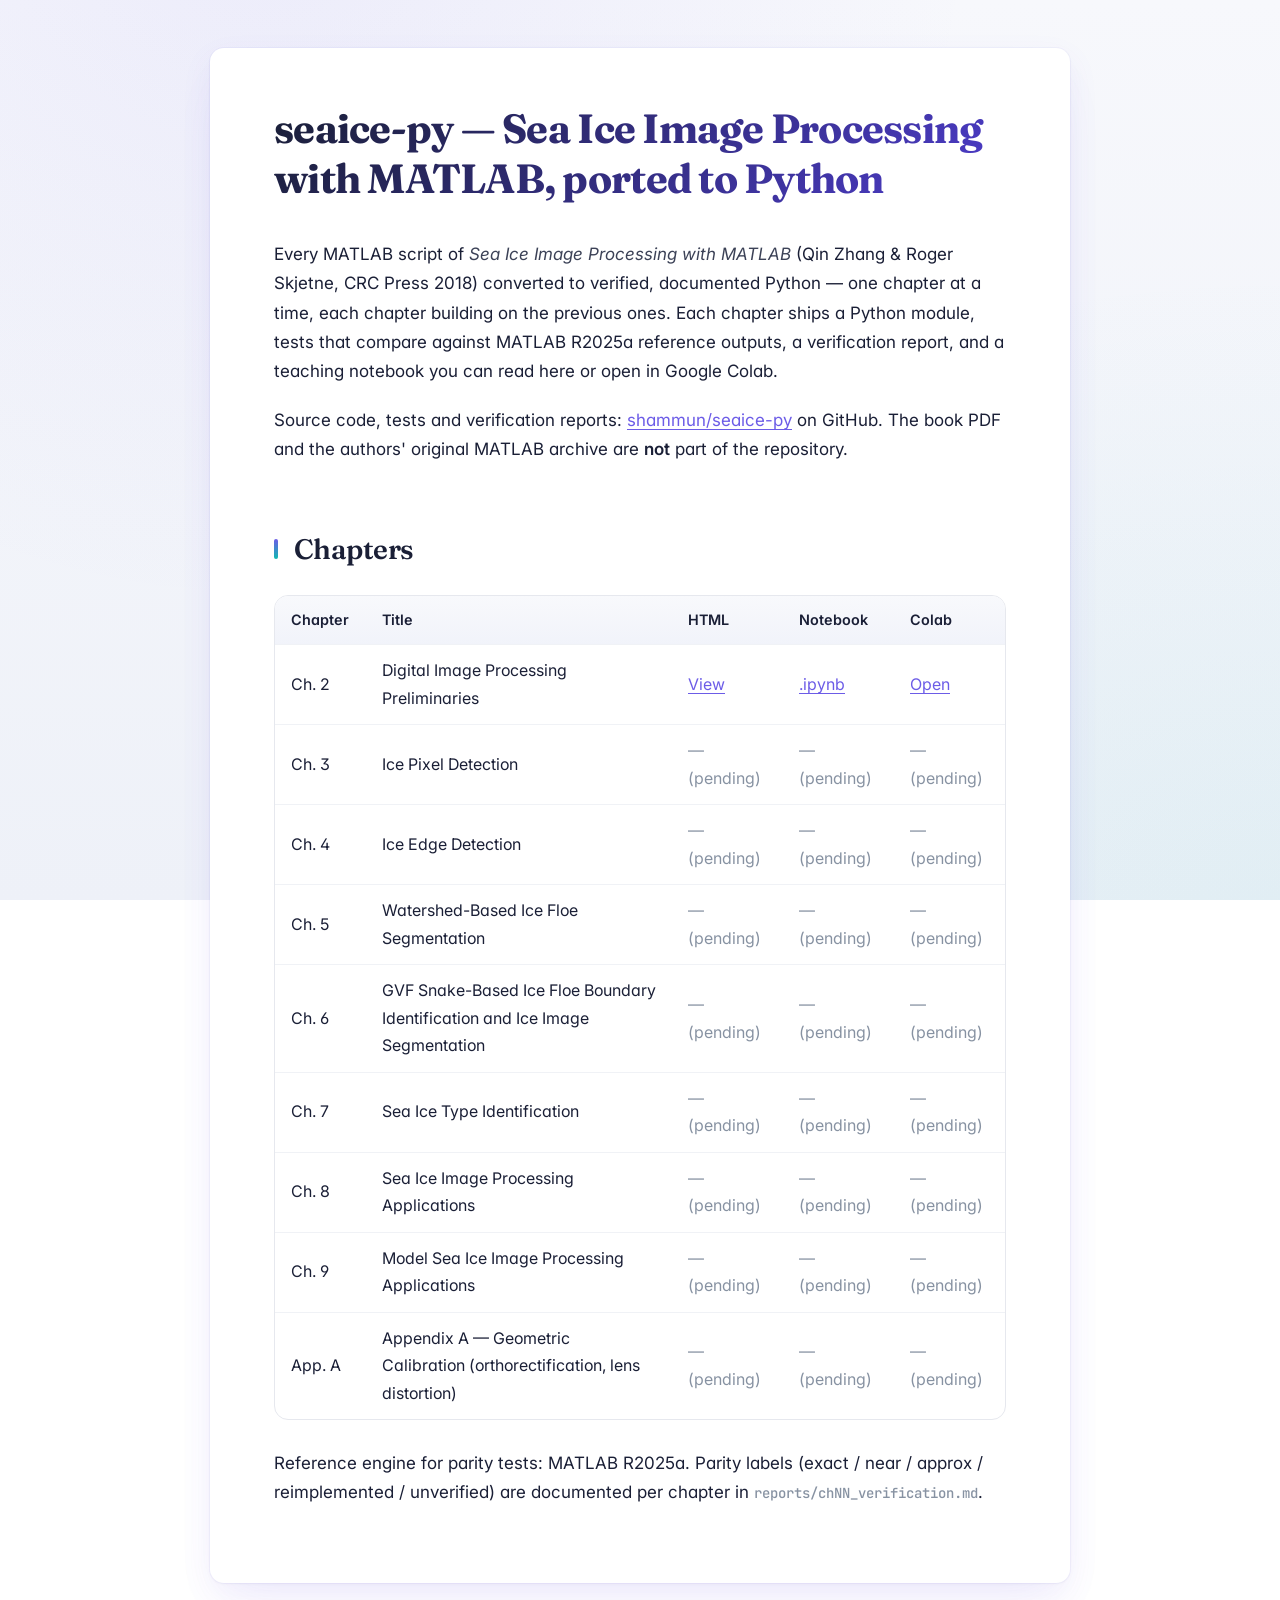
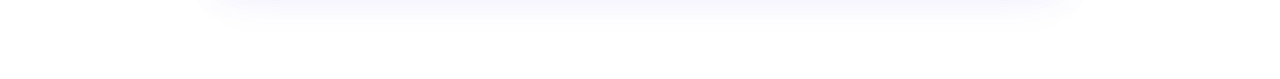
==== index.html @ ff78753d "ch02: publish — Colab save-to-GitHub warning, tools/check_public.py + pre-push hook, HTML rebuilt fr" ====
<!DOCTYPE html>
<html lang="en">
<head>
<meta charset="utf-8"/>
<meta content="width=device-width, initial-scale=1.0" name="viewport"/>
<link rel="stylesheet" href="assets/clean-educational.css?v=1788957058">
<title>seaice-py</title>
<style>.ce-pending { color: var(--ce-text-faint); } table { width: 100%; }</style>
</head>
<body>
<div class="ce-container">
<h1>seaice-py — Sea Ice Image Processing with MATLAB, ported to Python</h1>
<p>Every MATLAB script of <em>Sea Ice Image Processing with MATLAB</em> (Qin Zhang &amp; Roger Skjetne, CRC Press 2018) converted to verified, documented Python — one chapter at a time, each chapter building on the previous ones. Each chapter ships a Python module, tests that compare against MATLAB R2025a reference outputs, a verification report, and a teaching notebook you can read here or open in Google Colab.</p>
<p>Source code, tests and verification reports: <a href="https://github.com/shammun/seaice-py">shammun/seaice-py</a> on GitHub.
The book PDF and the authors' original MATLAB archive are <strong>not</strong> part of the repository.</p>
<h2>Chapters</h2>
<table>
<thead><tr><th>Chapter</th><th>Title</th><th>HTML</th><th>Notebook</th><th>Colab</th></tr></thead>
<tbody>
<tr><td>Ch. 2</td><td>Digital Image Processing Preliminaries</td><td><a href="notebooks/ch02_preliminaries.html">View</a></td><td><a href="notebooks/ch02_preliminaries.ipynb">.ipynb</a></td><td><a href="https://colab.research.google.com/github/shammun/seaice-py/blob/main/notebooks/ch02_preliminaries_colab.ipynb" target="_blank" rel="noopener">Open</a></td></tr>
<tr><td>Ch. 3</td><td>Ice Pixel Detection</td><td><span class="ce-pending">— (pending)</span></td><td><span class="ce-pending">— (pending)</span></td><td><span class="ce-pending">— (pending)</span></td></tr>
<tr><td>Ch. 4</td><td>Ice Edge Detection</td><td><span class="ce-pending">— (pending)</span></td><td><span class="ce-pending">— (pending)</span></td><td><span class="ce-pending">— (pending)</span></td></tr>
<tr><td>Ch. 5</td><td>Watershed-Based Ice Floe Segmentation</td><td><span class="ce-pending">— (pending)</span></td><td><span class="ce-pending">— (pending)</span></td><td><span class="ce-pending">— (pending)</span></td></tr>
<tr><td>Ch. 6</td><td>GVF Snake-Based Ice Floe Boundary Identification and Ice Image Segmentation</td><td><span class="ce-pending">— (pending)</span></td><td><span class="ce-pending">— (pending)</span></td><td><span class="ce-pending">— (pending)</span></td></tr>
<tr><td>Ch. 7</td><td>Sea Ice Type Identification</td><td><span class="ce-pending">— (pending)</span></td><td><span class="ce-pending">— (pending)</span></td><td><span class="ce-pending">— (pending)</span></td></tr>
<tr><td>Ch. 8</td><td>Sea Ice Image Processing Applications</td><td><span class="ce-pending">— (pending)</span></td><td><span class="ce-pending">— (pending)</span></td><td><span class="ce-pending">— (pending)</span></td></tr>
<tr><td>Ch. 9</td><td>Model Sea Ice Image Processing Applications</td><td><span class="ce-pending">— (pending)</span></td><td><span class="ce-pending">— (pending)</span></td><td><span class="ce-pending">— (pending)</span></td></tr>
<tr><td>App. A</td><td>Appendix A — Geometric Calibration (orthorectification, lens distortion)</td><td><span class="ce-pending">— (pending)</span></td><td><span class="ce-pending">— (pending)</span></td><td><span class="ce-pending">— (pending)</span></td></tr>
</tbody>
</table>
<p class="ce-source">Reference engine for parity tests: MATLAB R2025a. Parity labels (exact / near / approx /
reimplemented / unverified) are documented per chapter in <code>reports/chNN_verification.md</code>.</p>
</div>
</body>
</html>
---- assets/clean-educational.css ----
/* ============================================================
   Clean Educational Theme — shared by Shammunul's fast.ai notes and seaice-py
   Editorial typography (Fraunces + Inter + JetBrains Mono),
   soft gradient page, layered shadows, accented headings,
   distinct input/output cells.
   ============================================================ */

@import url('https://fonts.googleapis.com/css2?family=Fraunces:opsz,wght@9..144,500;9..144,600;9..144,700&family=Inter:wght@400;500;600;700&family=JetBrains+Mono:wght@400;500&display=swap');

:root {
  /* Backgrounds */
  --ce-bg-top: #f7f8fc;
  --ce-bg-bot: #eef1f8;
  --ce-card: #ffffff;

  /* Text */
  --ce-text: #1a1f36;
  --ce-text-soft: #3c4257;
  --ce-text-muted: #697386;
  --ce-text-faint: #8792a2;

  /* Lines */
  --ce-border: #e6e8ee;
  --ce-border-soft: #f0f2f6;

  /* Layered shadow — gives the card real depth */
  --ce-shadow:
    0 0 0 1px rgba(108, 92, 231, 0.05),
    0 1px 3px rgba(15, 23, 42, 0.04),
    0 12px 32px rgba(108, 92, 231, 0.07),
    0 24px 48px -16px rgba(108, 92, 231, 0.09);

  /* Accents */
  --ce-purple: #6c5ce7;
  --ce-purple-dark: #4f3dd0;
  --ce-purple-soft: #f3f1fd;
  --ce-orange: #ff8a3c;
  --ce-teal: #0fb9b1;
  --ce-rose: #ec4899;
  --ce-amber: #f59e0b;

  /* Typography */
  --ce-font-body: "Inter", -apple-system, BlinkMacSystemFont, "Segoe UI", Roboto, sans-serif;
  --ce-font-heading: "Fraunces", Georgia, "Times New Roman", serif;
  --ce-font-mono: "JetBrains Mono", "Fira Code", Consolas, Monaco, monospace;

  /* Shapes */
  --ce-radius: 14px;
  --ce-radius-sm: 6px;
}

* { box-sizing: border-box; }
html { scroll-behavior: smooth; }

::selection {
  background: rgba(108, 92, 231, 0.18);
  color: var(--ce-text);
}

body {
  margin: 0;
  padding: 48px 16px 96px;
  background:
    radial-gradient(ellipse at 20% -10%, rgba(108, 92, 231, 0.08) 0%, transparent 50%),
    radial-gradient(ellipse at 100% 100%, rgba(15, 185, 177, 0.06) 0%, transparent 50%),
    linear-gradient(180deg, var(--ce-bg-top) 0%, var(--ce-bg-bot) 100%);
  background-attachment: fixed;
  color: var(--ce-text);
  font-family: var(--ce-font-body);
  font-size: 17px;
  line-height: 1.72;
  font-feature-settings: "ss01", "cv11", "kern";
  -webkit-font-smoothing: antialiased;
  -moz-osx-font-smoothing: grayscale;
}

.ce-container, .ce-post {
  max-width: 860px;
  margin: 0 auto;
  background: var(--ce-card);
  border-radius: var(--ce-radius);
  box-shadow: var(--ce-shadow);
  padding: 56px 64px;
}

/* ---------- Headings ---------- */
h1, h2, h3, h4, h5, h6 {
  font-family: var(--ce-font-heading);
  font-weight: 600;
  letter-spacing: -0.018em;
  line-height: 1.22;
  color: var(--ce-text);
  margin: 2em 0 0.5em;
}

h1 {
  font-size: 2.4em;
  font-weight: 700;
  margin-top: 0;
  padding-bottom: 0.4em;
  border-bottom: none;
  background: linear-gradient(135deg, #1a1f36 0%, #4f3dd0 100%);
  -webkit-background-clip: text;
  -webkit-text-fill-color: transparent;
  background-clip: text;
}

h2 {
  font-size: 1.65em;
  position: relative;
  padding-left: 20px;
  margin-top: 2.4em;
}
h2::before {
  content: "";
  position: absolute;
  left: 0;
  top: 0.25em;
  bottom: 0.25em;
  width: 4px;
  border-radius: 2px;
  background: linear-gradient(180deg, var(--ce-purple) 0%, var(--ce-teal) 100%);
}

h3 {
  font-size: 1.28em;
  color: var(--ce-purple-dark);
}

h4 { font-size: 1.08em; color: var(--ce-text-soft); }

/* ---------- Body text ---------- */
p { margin: 0 0 1.15em 0; }

strong { color: var(--ce-text); font-weight: 600; }
em     { color: var(--ce-text-soft); }

/* ---------- Inline code ---------- */
code {
  font-family: var(--ce-font-mono);
  font-size: 0.88em;
  background: var(--ce-purple-soft);
  color: var(--ce-purple-dark);
  padding: 2px 7px;
  border-radius: 5px;
  font-weight: 500;
  border: 1px solid rgba(108, 92, 231, 0.12);
}

/* Inline code inside headings — must reset the H1 gradient text-fill,
   otherwise the <code> inherits -webkit-text-fill-color: transparent
   and disappears. Also scale down a touch and de-emphasize the chip. */
h1 code, h2 code, h3 code, h4 code, h5 code, h6 code {
  -webkit-text-fill-color: initial;
  background-clip: border-box;
  -webkit-background-clip: border-box;
  background: rgba(108, 92, 231, 0.10);
  color: var(--ce-purple-dark);
  border: 1px solid rgba(108, 92, 231, 0.18);
  font-size: 0.82em;
  font-weight: 600;
  padding: 1px 7px;
  vertical-align: 0.04em;
}

/* ---------- Code blocks ---------- */
pre {
  background: #f9fafb;
  color: #1a1f36;
  padding: 20px 24px;
  border-radius: var(--ce-radius);
  border: 1px solid var(--ce-border);
  box-shadow: 0 1px 2px rgba(15, 23, 42, 0.02);
  overflow-x: auto;
  font-family: var(--ce-font-mono);
  font-size: 13.5px;
  line-height: 1.7;
  font-feature-settings: "calt", "liga";
}
pre code {
  background: transparent;
  color: inherit;
  padding: 0;
  border: none;
  font-weight: 400;
}

/* Pygments syntax highlighting — readable on the light pre bg */
.highlight, .highlight pre { background: #f9fafb; color: #1a1f36; }
.highlight .c, .highlight .c1, .highlight .cm, .highlight .cp,
.highlight .cpf, .highlight .ch, .highlight .cs { color: #8792a2; font-style: italic; }   /* comments */
.highlight .k, .highlight .kc, .highlight .kd, .highlight .kn,
.highlight .kp, .highlight .kr, .highlight .kt { color: #d63384; font-weight: 600; }      /* keywords */
.highlight .s, .highlight .s1, .highlight .s2, .highlight .sa, .highlight .sb,
.highlight .sc, .highlight .sd, .highlight .se, .highlight .sh, .highlight .si,
.highlight .sx, .highlight .sr, .highlight .ss, .highlight .dl { color: #0f766e; }        /* strings */
.highlight .m, .highlight .mi, .highlight .mf, .highlight .mh, .highlight .mo,
.highlight .il { color: #1d4ed8; }                                                         /* numbers */
.highlight .nf, .highlight .nc { color: #6c5ce7; font-weight: 600; }                       /* functions / classes */
.highlight .nb, .highlight .bp { color: #7c3aed; }                                         /* builtins */
.highlight .nn { color: #1a1f36; }                                                         /* namespaces */
.highlight .nd { color: #d97706; }                                                         /* decorators */
.highlight .o, .highlight .ow { color: #be185d; }                                          /* operators */
.highlight .p { color: #475569; }                                                          /* punctuation */
.highlight .err { color: #dc2626; background: transparent; }

/* ---------- Links ---------- */
a {
  color: var(--ce-purple);
  text-decoration: none;
  background-image: linear-gradient(currentColor, currentColor);
  background-repeat: no-repeat;
  background-size: 100% 1px;
  background-position: 0 100%;
  transition: color 0.18s, background-size 0.25s ease;
  border-bottom: none;
}
a:hover {
  color: var(--ce-purple-dark);
  background-size: 100% 2px;
}

/* ---------- Tables ---------- */
table {
  border-collapse: separate;
  border-spacing: 0;
  width: 100%;
  margin: 1.8em 0;
  font-size: 0.94em;
  border: 1px solid var(--ce-border);
  border-radius: var(--ce-radius);
  overflow: hidden;
}
thead { background: linear-gradient(180deg, #f8f9fc 0%, #f1f3fa 100%); }
th, td {
  padding: 12px 16px;
  text-align: left;
  border-bottom: 1px solid var(--ce-border-soft);
}
th {
  font-family: var(--ce-font-body);
  font-weight: 600;
  color: var(--ce-text);
  font-size: 0.9em;
  letter-spacing: 0.005em;
}
tbody tr { transition: background 0.15s; }
tbody tr:hover { background: rgba(108, 92, 231, 0.028); }
tbody tr:last-child td { border-bottom: none; }

/* ---------- Blockquotes ---------- */
blockquote {
  margin: 1.8em 0;
  padding: 18px 24px 18px 28px;
  border-left: 3px solid var(--ce-purple);
  background: linear-gradient(90deg, rgba(108, 92, 231, 0.07) 0%, rgba(108, 92, 231, 0) 100%);
  border-radius: 0 var(--ce-radius) var(--ce-radius) 0;
  color: var(--ce-text-soft);
  font-style: italic;
}
blockquote p:last-child { margin-bottom: 0; }

/* ---------- Lists ---------- */
ul, ol { margin: 0 0 1.2em 0; padding-left: 1.4em; }
li { margin-bottom: 0.5em; }
li::marker { color: var(--ce-purple); }

/* ---------- Images ---------- */
img {
  max-width: 100%;
  height: auto;
  border-radius: var(--ce-radius-sm);
  margin: 1em 0;
}

/* ---------- Horizontal rule ---------- */
hr {
  border: none;
  height: 1px;
  background: linear-gradient(90deg, transparent 0%, var(--ce-border) 20%, var(--ce-border) 80%, transparent 100%);
  margin: 2.8em 0;
}

/* ---------- Action bar (Download .ipynb / Open in Colab) ---------- */
.ce-actions {
  display: flex;
  flex-wrap: wrap;
  gap: 10px;
  margin: 0 0 28px 0;
  padding: 14px 16px;
  background: linear-gradient(135deg, rgba(108, 92, 231, 0.05) 0%, rgba(15, 185, 177, 0.04) 100%);
  border: 1px solid var(--ce-border-soft);
  border-radius: var(--ce-radius);
  align-items: center;
}
.ce-actions-label {
  font-size: 0.82em;
  color: var(--ce-text-muted);
  font-weight: 500;
  letter-spacing: 0.03em;
  text-transform: uppercase;
  margin-right: 4px;
}
.ce-action-btn {
  display: inline-flex;
  align-items: center;
  gap: 6px;
  padding: 7px 14px;
  background: var(--ce-card);
  color: var(--ce-text);
  border: 1px solid var(--ce-border);
  border-radius: 8px;
  font-size: 0.88em;
  font-weight: 500;
  font-family: var(--ce-font-body);
  text-decoration: none;
  transition: border-color 0.15s, box-shadow 0.15s, transform 0.08s, color 0.15s, filter 0.15s;
  box-shadow: 0 1px 2px rgba(15, 23, 42, 0.04);
}
.ce-action-btn:hover {
  border-color: var(--ce-purple);
  color: var(--ce-purple-dark);
  box-shadow: 0 2px 8px rgba(108, 92, 231, 0.12);
}
.ce-action-btn:active { transform: translateY(1px); }

/* Colab button — strong orange gradient with white text. The !important on
   the background shorthand defeats any later cascade noise from generic
   <a> rules; color is locked white in both states. */
.ce-action-btn.ce-action-colab,
.ce-action-btn.ce-action-colab:hover,
.ce-action-btn.ce-action-colab:visited {
  background: linear-gradient(135deg, #f9ab00 0%, #ff6f3c 100%) !important;
  color: #ffffff !important;
  border: 1px solid transparent !important;
  text-shadow: 0 1px 1px rgba(0, 0, 0, 0.12);
  font-weight: 600;
  box-shadow: 0 2px 8px rgba(255, 111, 60, 0.32);
}
.ce-action-btn.ce-action-colab:hover {
  filter: brightness(1.05);
  box-shadow: 0 4px 14px rgba(255, 111, 60, 0.45);
}
.ce-action-btn .ce-action-icon { font-size: 1.05em; line-height: 1; }

/* ---------- Breadcrumb header ---------- */
.ce-breadcrumb {
  display: flex;
  justify-content: space-between;
  align-items: center;
  padding-bottom: 20px;
  margin-bottom: 36px;
  border-bottom: 1px solid var(--ce-border-soft);
  font-size: 0.88em;
  color: var(--ce-text-muted);
  font-family: var(--ce-font-body);
}
.ce-breadcrumb a { font-weight: 500; color: var(--ce-text-muted); }
.ce-breadcrumb a:hover { color: var(--ce-purple); }
.ce-source code {
  font-size: 0.82em;
  background: transparent;
  color: var(--ce-text-faint);
  padding: 0;
  border: none;
}

/* ---------- Blog post specific ---------- */
.ce-post-header { margin-bottom: 44px; }
.ce-post-meta {
  color: var(--ce-text-muted);
  font-size: 0.9em;
  margin-bottom: 8px;
  letter-spacing: 0.04em;
  text-transform: uppercase;
  font-weight: 500;
}
.ce-post-subtitle {
  font-size: 1.18em;
  color: var(--ce-text-soft);
  font-style: italic;
  margin-top: -0.3em;
  font-family: var(--ce-font-heading);
  font-weight: 400;
}
.ce-section { margin: 44px 0; }

/* ---------- Interactive widgets ---------- */
.ce-interactive {
  margin: 32px 0;
  padding: 28px;
  background: linear-gradient(135deg, rgba(15, 185, 177, 0.05) 0%, rgba(108, 92, 231, 0.03) 100%);
  border: 1px solid rgba(15, 185, 177, 0.2);
  border-radius: var(--ce-radius);
}
.ce-interactive h3 { color: var(--ce-teal); margin-top: 0; }
.ce-interactive input[type="range"] { width: 100%; accent-color: var(--ce-purple); }
.ce-interactive button {
  background: var(--ce-purple);
  color: white;
  border: none;
  padding: 9px 18px;
  border-radius: 8px;
  font-family: var(--ce-font-body);
  font-weight: 500;
  cursor: pointer;
  transition: background 0.15s, transform 0.1s;
  box-shadow: 0 2px 6px rgba(108, 92, 231, 0.25);
}
.ce-interactive button:hover { background: var(--ce-purple-dark); }
.ce-interactive button:active { transform: translateY(1px); }

/* ---------- Callouts ---------- */
.ce-callout-input  { border-left-color: var(--ce-orange); background: rgba(255, 138, 60, 0.05); }
.ce-callout-output { border-left-color: var(--ce-teal);   background: rgba(15, 185, 177, 0.05); }

.ce-summary {
  background: linear-gradient(135deg, rgba(108, 92, 231, 0.06) 0%, rgba(108, 92, 231, 0.02) 100%);
  border: 1px solid rgba(108, 92, 231, 0.15);
  border-radius: var(--ce-radius);
  padding: 28px;
  margin-top: 44px;
}

.ce-post-footer {
  margin-top: 64px;
  padding-top: 24px;
  border-top: 1px solid var(--ce-border-soft);
  font-size: 0.9em;
  color: var(--ce-text-muted);
}

/* Per-interactive hint line above a widget */
.ce-interactive-hint {
  font-size: 0.92em;
  color: var(--ce-text-muted);
  margin-top: -4px;
  margin-bottom: 14px;
}

/* Source-notebooks footer block on blog posts */
.ce-source-notebooks {
  margin-top: 56px;
  padding: 24px 28px;
  background: linear-gradient(135deg, rgba(108, 92, 231, 0.04) 0%, rgba(15, 185, 177, 0.03) 100%);
  border: 1px solid var(--ce-border-soft);
  border-radius: var(--ce-radius);
}
.ce-source-notebooks h3 {
  margin-top: 0;
  font-size: 1.05em;
  color: var(--ce-text-soft);
  letter-spacing: 0.02em;
  text-transform: uppercase;
  font-family: var(--ce-font-body);
  font-weight: 600;
}
.ce-source-notebooks ul { margin: 8px 0 0; padding-left: 1.2em; }
.ce-source-notebooks li { margin-bottom: 6px; }

/* ---------- Jupyter cell remnants ---------- */
.jp-Cell, .jp-Notebook { background: transparent !important; }
.jp-Cell { margin: 1.4em 0 !important; }

.jp-InputArea-editor, .jp-OutputArea-output { font-family: var(--ce-font-mono); }
.jp-RenderedHTMLCommon { font-family: var(--ce-font-body); }

.jp-CodeMirrorEditor {
  background: #f9fafb !important;
  border-radius: var(--ce-radius) !important;
}
.jp-InputArea-editor { border: none !important; box-shadow: none !important; }

/* Prompts (In [ ]: / Out [ ]:) — quieter, monospace, slightly faded */
.jp-InputPrompt, .jp-OutputPrompt {
  color: var(--ce-text-faint) !important;
  font-family: var(--ce-font-mono) !important;
  font-size: 0.78em !important;
  font-weight: 500;
  padding-top: 6px !important;
}
.jp-InputPrompt  { color: var(--ce-purple) !important; opacity: 0.55; }
.jp-OutputPrompt { color: var(--ce-teal)   !important; opacity: 0.65; }

/* Output area — cream/amber tint so input vs output is unmistakable */
.jp-OutputArea-output {
  background: transparent !important;
}
.jp-OutputArea-output pre {
  background: #fffbeb !important;
  border: 1px solid #fde68a !important;
  color: #422006 !important;
  font-size: 13px;
}
.jp-RenderedImage img,
.jp-OutputArea-output img {
  background: white;
  padding: 8px;
  border-radius: var(--ce-radius-sm);
  box-shadow: 0 1px 3px rgba(15, 23, 42, 0.06);
}

/* Anchor links beside headings — show on hover */
.anchor-link {
  opacity: 0;
  margin-left: 0.5em;
  font-size: 0.7em;
  transition: opacity 0.2s;
  color: var(--ce-text-faint) !important;
  background: none !important;
  border: none !important;
}
h1:hover .anchor-link,
h2:hover .anchor-link,
h3:hover .anchor-link,
h4:hover .anchor-link { opacity: 1; }

/* MathJax */
.MathJax { font-size: 1.02em !important; }

/* ---------- Mobile ---------- */
@media (max-width: 700px) {
  body { padding: 24px 8px 48px; font-size: 16px; line-height: 1.65; }
  .ce-container, .ce-post { padding: 32px 22px; border-radius: 10px; }
  h1 { font-size: 1.9em; }
  h2 { font-size: 1.4em; padding-left: 14px; }
  h2::before { width: 3px; }
  h3 { font-size: 1.15em; }
  pre { padding: 14px 16px; font-size: 12.5px; }
  .ce-breadcrumb { flex-direction: column; align-items: flex-start; gap: 4px; }
}

/* === interactive blocks: prevent horizontal overflow + full-bleed variant === */
body { overflow-x: hidden; }
/* Widen an interactive beyond the text column without ever exceeding the
   viewport. The block's parent (<main>) is centred in the viewport, so
   left:50% + translateX(-50%) centres the block on screen. width is capped at
   1320px and never larger than the viewport (minus gutters) -> no horizontal
   scrollbar, no edge clipping. */
.ce-interactive.ce-fullbleed {
  position: relative;
  left: 50%;
  transform: translateX(-50%);
  width: min(1320px, calc(100vw - 32px));
  max-width: none;
}
/* Markdown cells: lay the input area out as a normal block, not a CSS table.
   The original conversion sometimes left a cell's rendered markdown OUTSIDE its
   RenderedHTMLCommon container, as a direct child of the display:table input
   area -> it got squished into a narrow anonymous table-cell (tall empty-looking
   gap). Block layout makes that content flow full-width. Code cells keep their
   table layout so the In[ ]: prompt stays aligned with the code. */
.jp-MarkdownCell .jp-InputArea { display: block; }
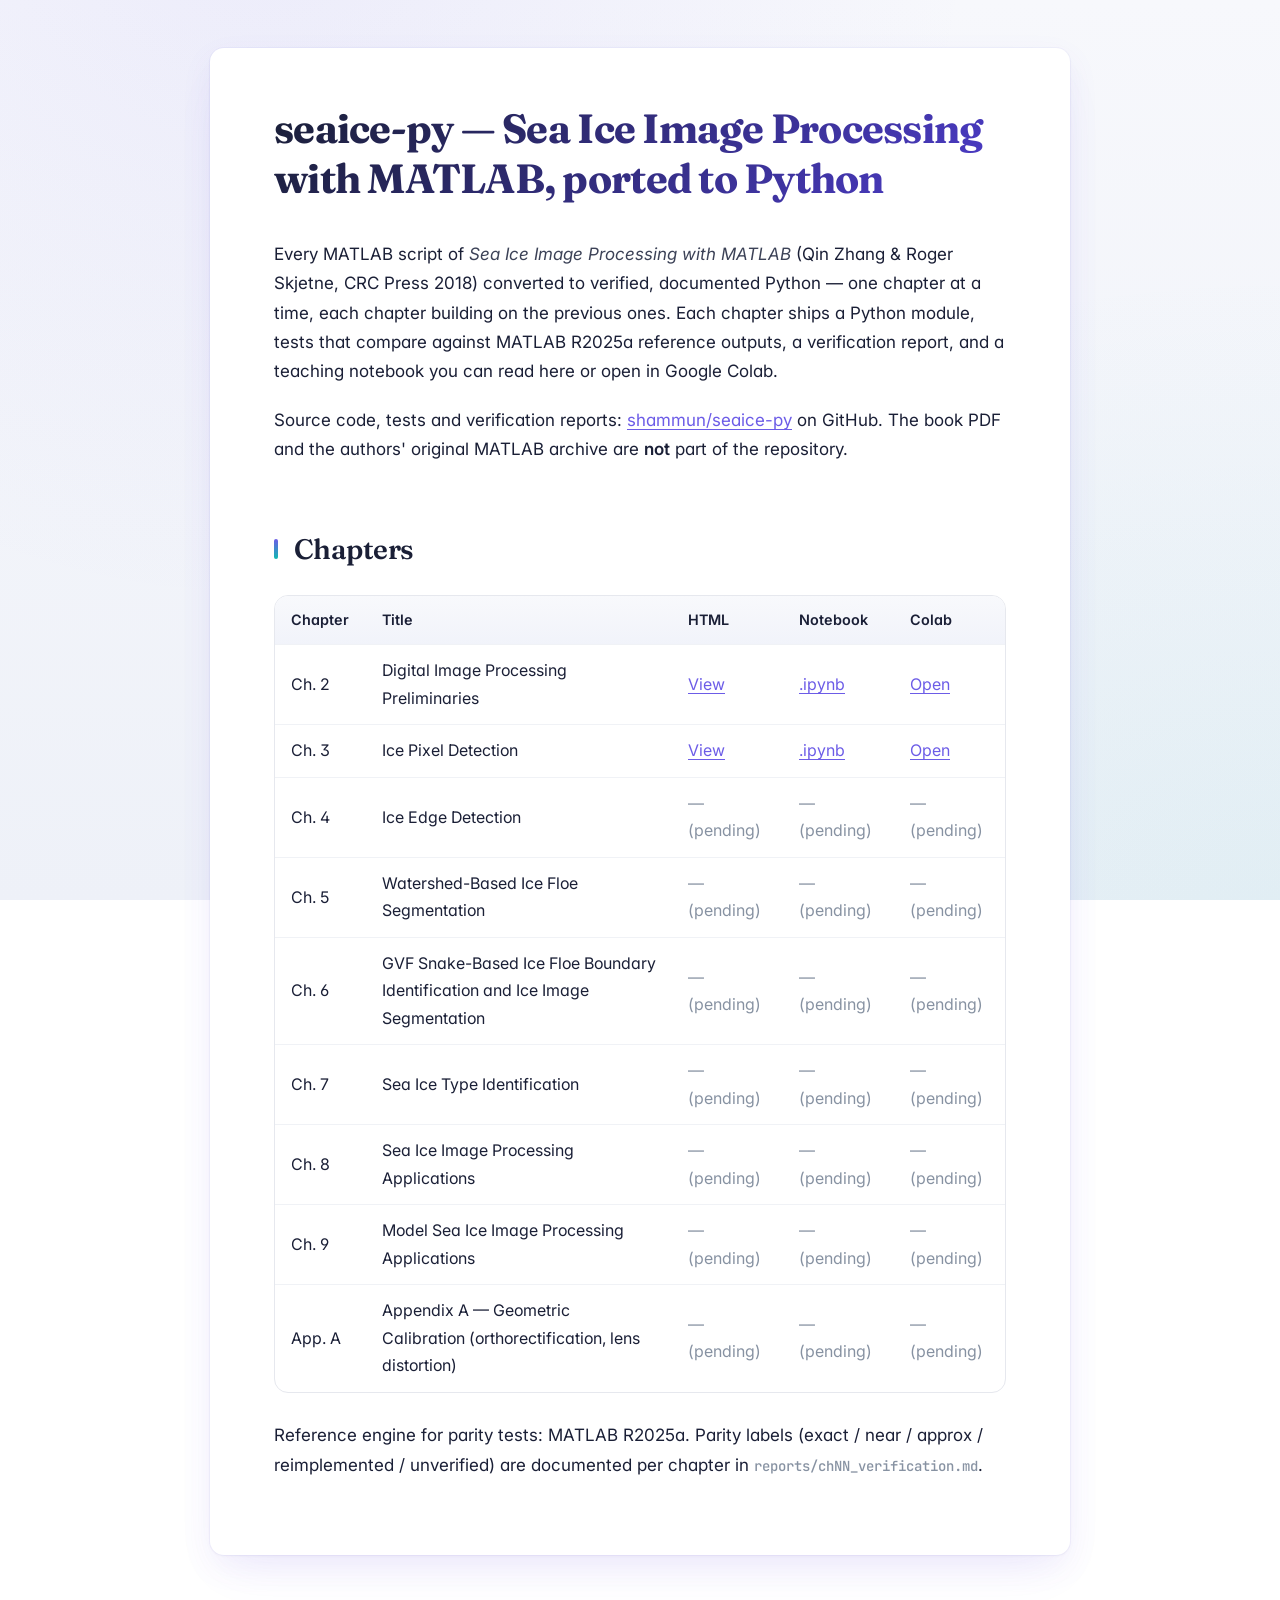
==== commit 87440140: "ch03: publish — 3 NASA Worldview substitutes (1.jpg/2.jpg/test.jpg, 4290x2856), _colab.ipynb + HTML " ====
--- a/index.html
+++ b/index.html
@@ -3,7 +3,7 @@
 <head>
 <meta charset="utf-8"/>
 <meta content="width=device-width, initial-scale=1.0" name="viewport"/>
-<link rel="stylesheet" href="assets/clean-educational.css?v=1788957058">
+<link rel="stylesheet" href="assets/clean-educational.css?v=1788967926">
 <title>seaice-py</title>
 <style>.ce-pending { color: var(--ce-text-faint); } table { width: 100%; }</style>
 </head>
@@ -18,7 +18,7 @@
 <thead><tr><th>Chapter</th><th>Title</th><th>HTML</th><th>Notebook</th><th>Colab</th></tr></thead>
 <tbody>
 <tr><td>Ch. 2</td><td>Digital Image Processing Preliminaries</td><td><a href="notebooks/ch02_preliminaries.html">View</a></td><td><a href="notebooks/ch02_preliminaries.ipynb">.ipynb</a></td><td><a href="https://colab.research.google.com/github/shammun/seaice-py/blob/main/notebooks/ch02_preliminaries_colab.ipynb" target="_blank" rel="noopener">Open</a></td></tr>
-<tr><td>Ch. 3</td><td>Ice Pixel Detection</td><td><span class="ce-pending">— (pending)</span></td><td><span class="ce-pending">— (pending)</span></td><td><span class="ce-pending">— (pending)</span></td></tr>
+<tr><td>Ch. 3</td><td>Ice Pixel Detection</td><td><a href="notebooks/ch03_ice_pixel_detection.html">View</a></td><td><a href="notebooks/ch03_ice_pixel_detection.ipynb">.ipynb</a></td><td><a href="https://colab.research.google.com/github/shammun/seaice-py/blob/main/notebooks/ch03_ice_pixel_detection_colab.ipynb" target="_blank" rel="noopener">Open</a></td></tr>
 <tr><td>Ch. 4</td><td>Ice Edge Detection</td><td><span class="ce-pending">— (pending)</span></td><td><span class="ce-pending">— (pending)</span></td><td><span class="ce-pending">— (pending)</span></td></tr>
 <tr><td>Ch. 5</td><td>Watershed-Based Ice Floe Segmentation</td><td><span class="ce-pending">— (pending)</span></td><td><span class="ce-pending">— (pending)</span></td><td><span class="ce-pending">— (pending)</span></td></tr>
 <tr><td>Ch. 6</td><td>GVF Snake-Based Ice Floe Boundary Identification and Ice Image Segmentation</td><td><span class="ce-pending">— (pending)</span></td><td><span class="ce-pending">— (pending)</span></td><td><span class="ce-pending">— (pending)</span></td></tr>
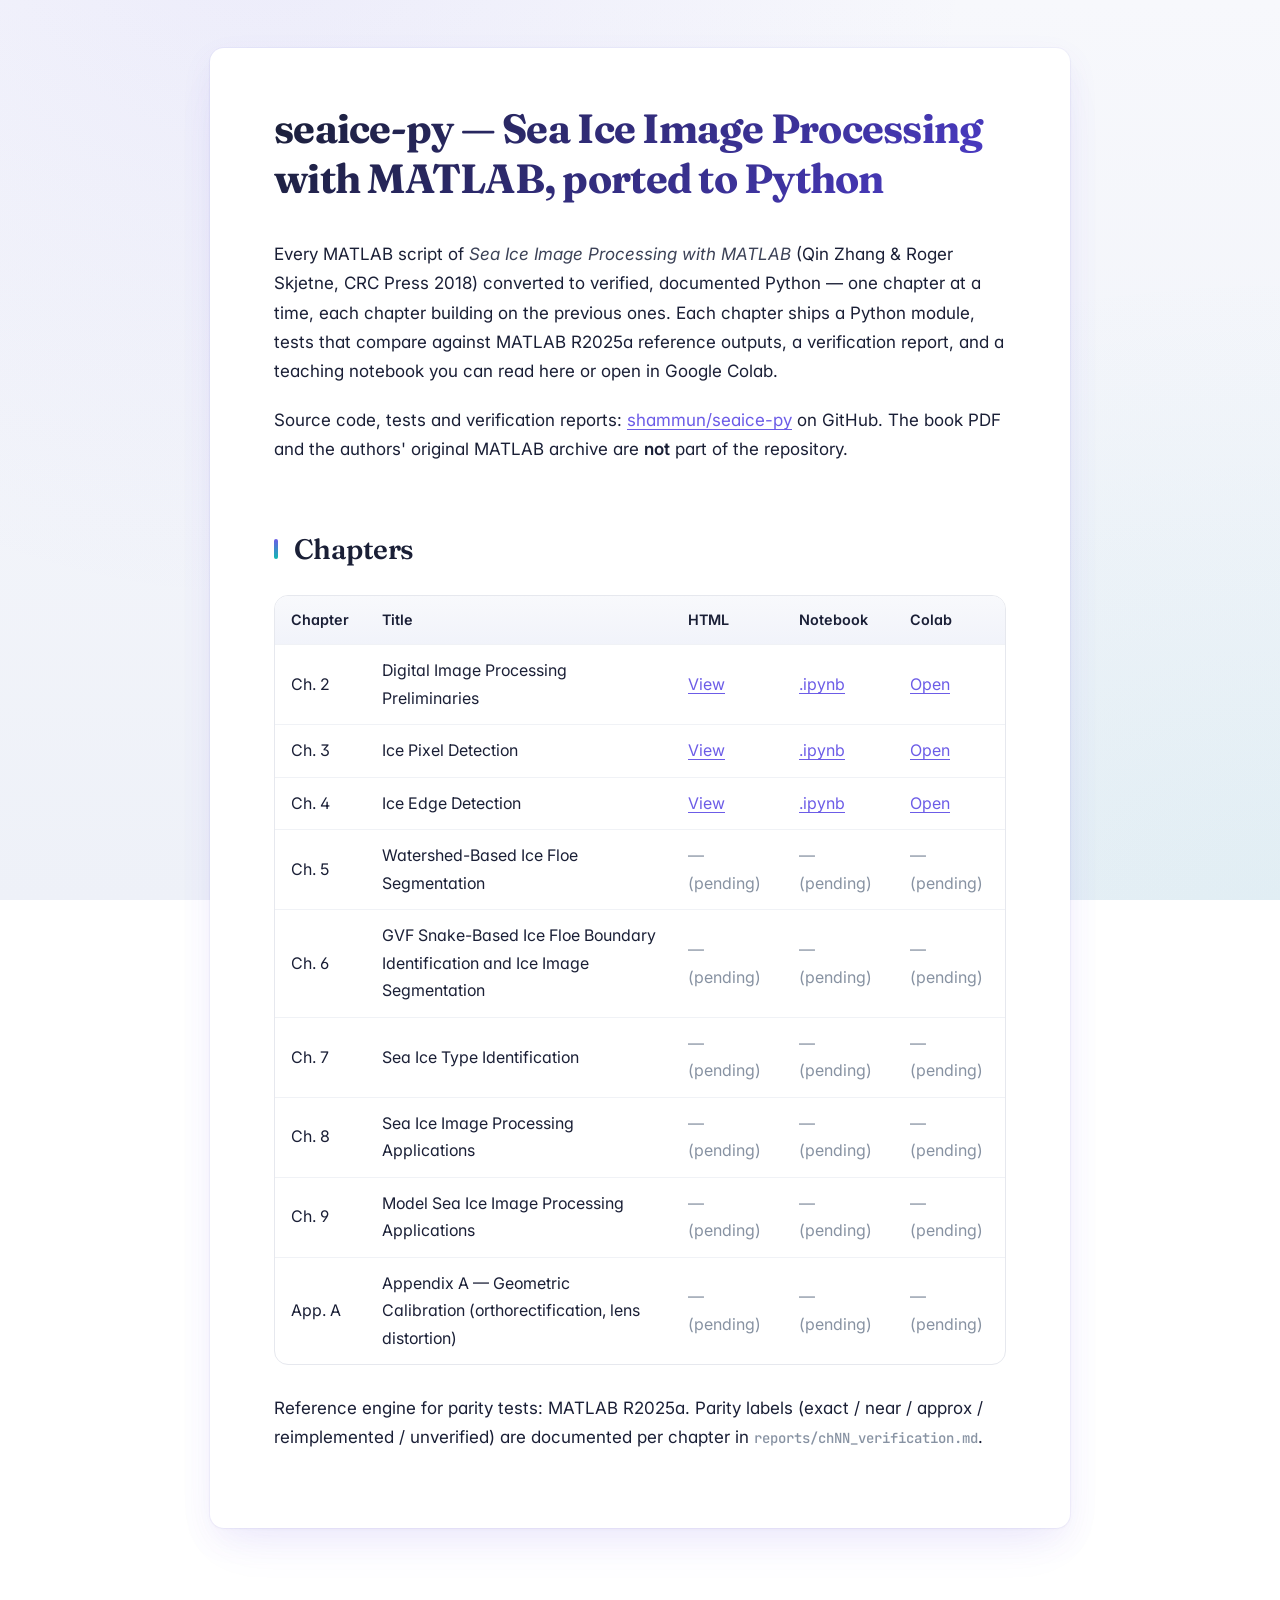
==== commit d214a81d: "ch04: publish — NASA Worldview substitute for test.jpg (4290x2856, Fig 4.3(a) crop window holds floe" ====
--- a/index.html
+++ b/index.html
@@ -3,7 +3,7 @@
 <head>
 <meta charset="utf-8"/>
 <meta content="width=device-width, initial-scale=1.0" name="viewport"/>
-<link rel="stylesheet" href="assets/clean-educational.css?v=1788967926">
+<link rel="stylesheet" href="assets/clean-educational.css?v=1788989232">
 <title>seaice-py</title>
 <style>.ce-pending { color: var(--ce-text-faint); } table { width: 100%; }</style>
 </head>
@@ -19,7 +19,7 @@
 <tbody>
 <tr><td>Ch. 2</td><td>Digital Image Processing Preliminaries</td><td><a href="notebooks/ch02_preliminaries.html">View</a></td><td><a href="notebooks/ch02_preliminaries.ipynb">.ipynb</a></td><td><a href="https://colab.research.google.com/github/shammun/seaice-py/blob/main/notebooks/ch02_preliminaries_colab.ipynb" target="_blank" rel="noopener">Open</a></td></tr>
 <tr><td>Ch. 3</td><td>Ice Pixel Detection</td><td><a href="notebooks/ch03_ice_pixel_detection.html">View</a></td><td><a href="notebooks/ch03_ice_pixel_detection.ipynb">.ipynb</a></td><td><a href="https://colab.research.google.com/github/shammun/seaice-py/blob/main/notebooks/ch03_ice_pixel_detection_colab.ipynb" target="_blank" rel="noopener">Open</a></td></tr>
-<tr><td>Ch. 4</td><td>Ice Edge Detection</td><td><span class="ce-pending">— (pending)</span></td><td><span class="ce-pending">— (pending)</span></td><td><span class="ce-pending">— (pending)</span></td></tr>
+<tr><td>Ch. 4</td><td>Ice Edge Detection</td><td><a href="notebooks/ch04_ice_edge_detection.html">View</a></td><td><a href="notebooks/ch04_ice_edge_detection.ipynb">.ipynb</a></td><td><a href="https://colab.research.google.com/github/shammun/seaice-py/blob/main/notebooks/ch04_ice_edge_detection_colab.ipynb" target="_blank" rel="noopener">Open</a></td></tr>
 <tr><td>Ch. 5</td><td>Watershed-Based Ice Floe Segmentation</td><td><span class="ce-pending">— (pending)</span></td><td><span class="ce-pending">— (pending)</span></td><td><span class="ce-pending">— (pending)</span></td></tr>
 <tr><td>Ch. 6</td><td>GVF Snake-Based Ice Floe Boundary Identification and Ice Image Segmentation</td><td><span class="ce-pending">— (pending)</span></td><td><span class="ce-pending">— (pending)</span></td><td><span class="ce-pending">— (pending)</span></td></tr>
 <tr><td>Ch. 7</td><td>Sea Ice Type Identification</td><td><span class="ce-pending">— (pending)</span></td><td><span class="ce-pending">— (pending)</span></td><td><span class="ce-pending">— (pending)</span></td></tr>
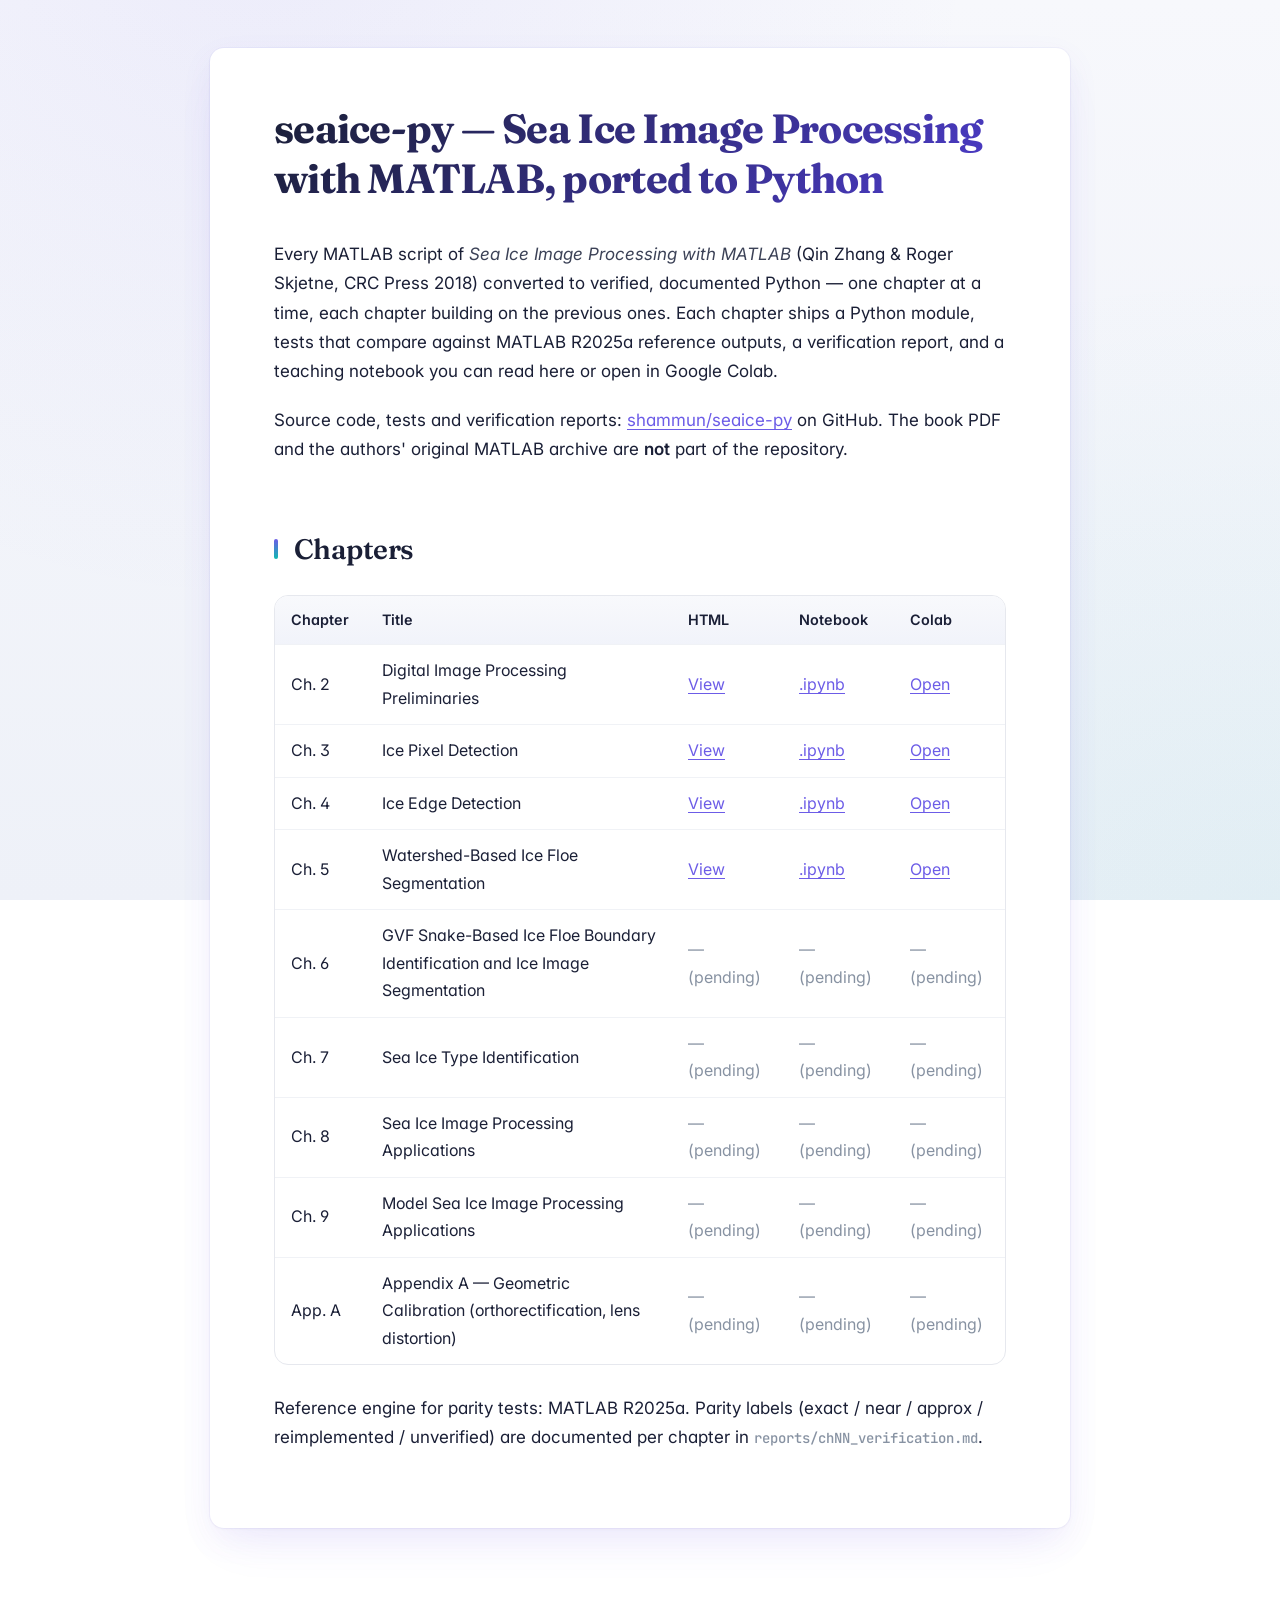
==== commit c2348f0e: "ch05: publish — NASA Worldview 81x96 substitute for q.jpg, _colab.ipynb + HTML from the public-domai" ====
--- a/index.html
+++ b/index.html
@@ -3,7 +3,7 @@
 <head>
 <meta charset="utf-8"/>
 <meta content="width=device-width, initial-scale=1.0" name="viewport"/>
-<link rel="stylesheet" href="assets/clean-educational.css?v=1788989232">
+<link rel="stylesheet" href="assets/clean-educational.css?v=1789001508">
 <title>seaice-py</title>
 <style>.ce-pending { color: var(--ce-text-faint); } table { width: 100%; }</style>
 </head>
@@ -20,7 +20,7 @@
 <tr><td>Ch. 2</td><td>Digital Image Processing Preliminaries</td><td><a href="notebooks/ch02_preliminaries.html">View</a></td><td><a href="notebooks/ch02_preliminaries.ipynb">.ipynb</a></td><td><a href="https://colab.research.google.com/github/shammun/seaice-py/blob/main/notebooks/ch02_preliminaries_colab.ipynb" target="_blank" rel="noopener">Open</a></td></tr>
 <tr><td>Ch. 3</td><td>Ice Pixel Detection</td><td><a href="notebooks/ch03_ice_pixel_detection.html">View</a></td><td><a href="notebooks/ch03_ice_pixel_detection.ipynb">.ipynb</a></td><td><a href="https://colab.research.google.com/github/shammun/seaice-py/blob/main/notebooks/ch03_ice_pixel_detection_colab.ipynb" target="_blank" rel="noopener">Open</a></td></tr>
 <tr><td>Ch. 4</td><td>Ice Edge Detection</td><td><a href="notebooks/ch04_ice_edge_detection.html">View</a></td><td><a href="notebooks/ch04_ice_edge_detection.ipynb">.ipynb</a></td><td><a href="https://colab.research.google.com/github/shammun/seaice-py/blob/main/notebooks/ch04_ice_edge_detection_colab.ipynb" target="_blank" rel="noopener">Open</a></td></tr>
-<tr><td>Ch. 5</td><td>Watershed-Based Ice Floe Segmentation</td><td><span class="ce-pending">— (pending)</span></td><td><span class="ce-pending">— (pending)</span></td><td><span class="ce-pending">— (pending)</span></td></tr>
+<tr><td>Ch. 5</td><td>Watershed-Based Ice Floe Segmentation</td><td><a href="notebooks/ch05_watershed_segmentation.html">View</a></td><td><a href="notebooks/ch05_watershed_segmentation.ipynb">.ipynb</a></td><td><a href="https://colab.research.google.com/github/shammun/seaice-py/blob/main/notebooks/ch05_watershed_segmentation_colab.ipynb" target="_blank" rel="noopener">Open</a></td></tr>
 <tr><td>Ch. 6</td><td>GVF Snake-Based Ice Floe Boundary Identification and Ice Image Segmentation</td><td><span class="ce-pending">— (pending)</span></td><td><span class="ce-pending">— (pending)</span></td><td><span class="ce-pending">— (pending)</span></td></tr>
 <tr><td>Ch. 7</td><td>Sea Ice Type Identification</td><td><span class="ce-pending">— (pending)</span></td><td><span class="ce-pending">— (pending)</span></td><td><span class="ce-pending">— (pending)</span></td></tr>
 <tr><td>Ch. 8</td><td>Sea Ice Image Processing Applications</td><td><span class="ce-pending">— (pending)</span></td><td><span class="ce-pending">— (pending)</span></td><td><span class="ce-pending">— (pending)</span></td></tr>
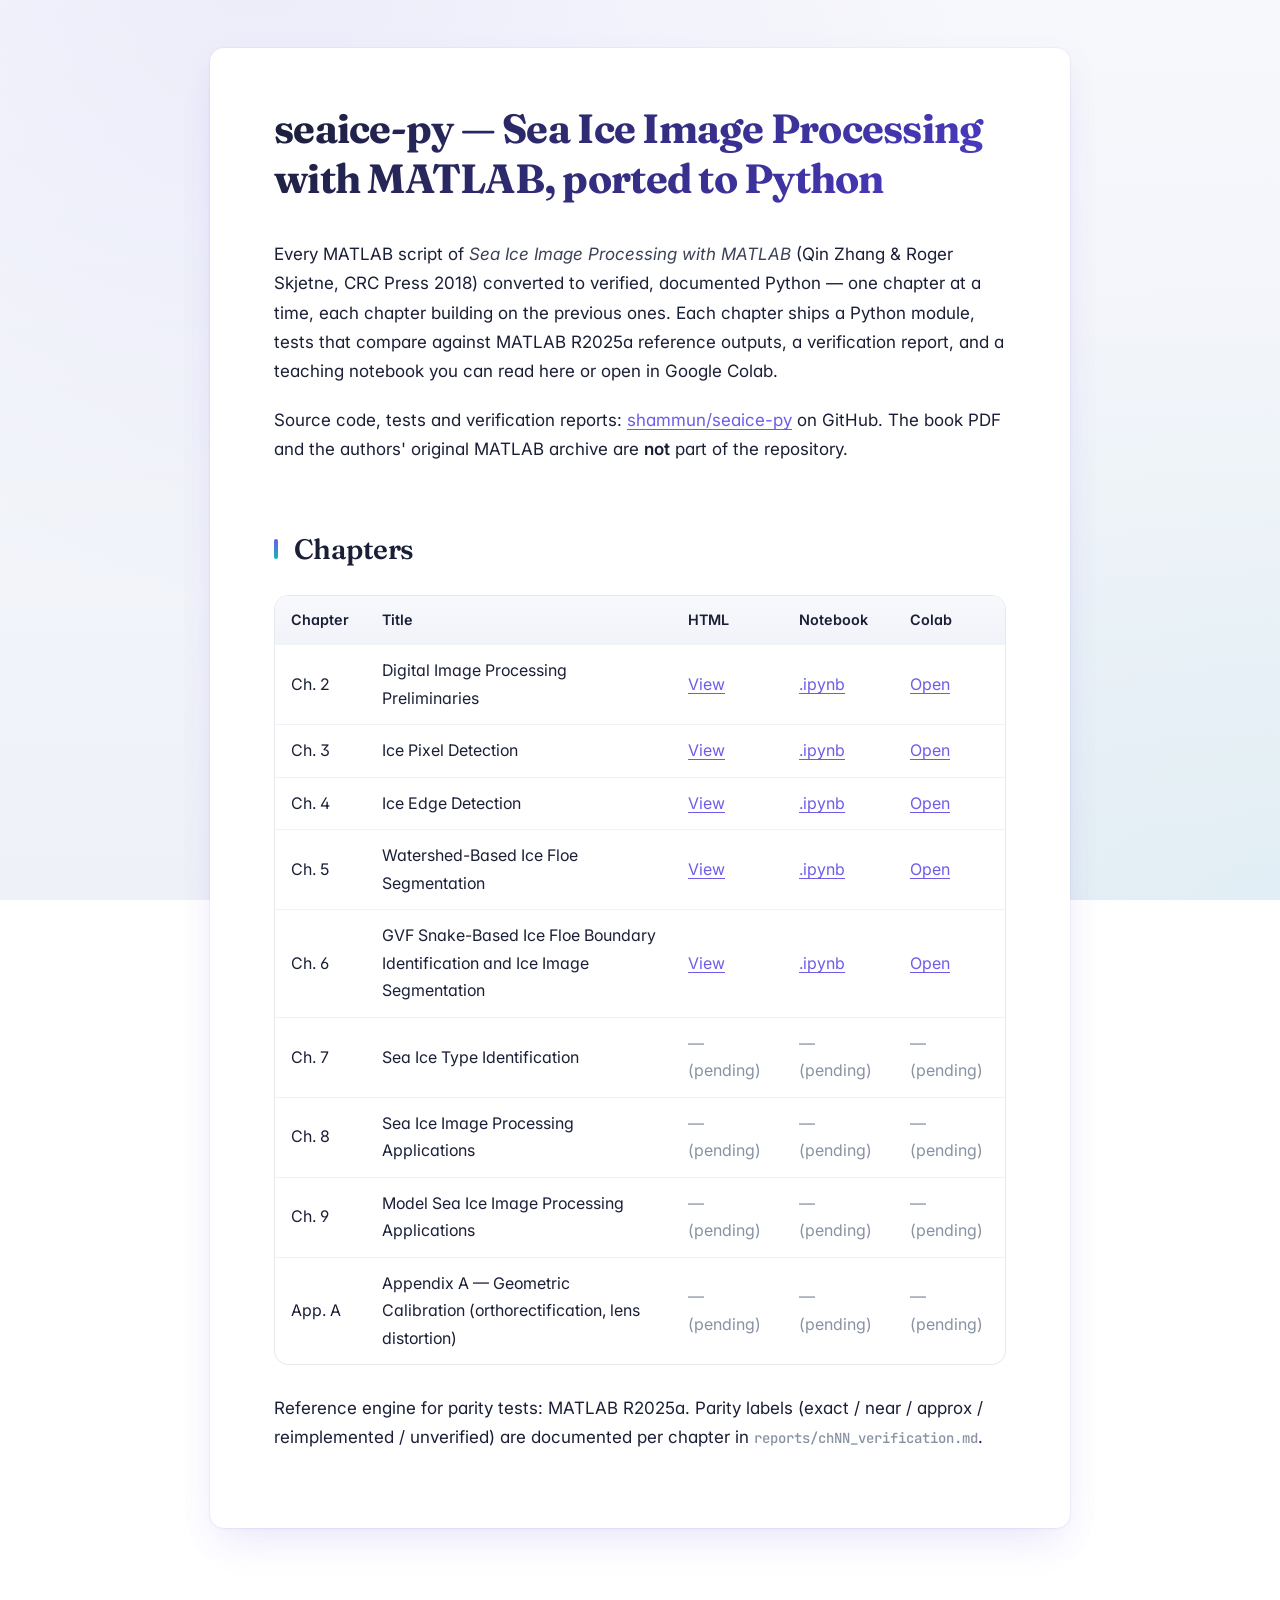
==== commit fa6f9df4: "ch06: publish — Colab notebook + HTML built from the public-domain run Three NASA Worldview MODIS Te" ====
--- a/index.html
+++ b/index.html
@@ -3,7 +3,7 @@
 <head>
 <meta charset="utf-8"/>
 <meta content="width=device-width, initial-scale=1.0" name="viewport"/>
-<link rel="stylesheet" href="assets/clean-educational.css?v=1789001508">
+<link rel="stylesheet" href="assets/clean-educational.css?v=1789034504">
 <title>seaice-py</title>
 <style>.ce-pending { color: var(--ce-text-faint); } table { width: 100%; }</style>
 </head>
@@ -21,7 +21,7 @@
 <tr><td>Ch. 3</td><td>Ice Pixel Detection</td><td><a href="notebooks/ch03_ice_pixel_detection.html">View</a></td><td><a href="notebooks/ch03_ice_pixel_detection.ipynb">.ipynb</a></td><td><a href="https://colab.research.google.com/github/shammun/seaice-py/blob/main/notebooks/ch03_ice_pixel_detection_colab.ipynb" target="_blank" rel="noopener">Open</a></td></tr>
 <tr><td>Ch. 4</td><td>Ice Edge Detection</td><td><a href="notebooks/ch04_ice_edge_detection.html">View</a></td><td><a href="notebooks/ch04_ice_edge_detection.ipynb">.ipynb</a></td><td><a href="https://colab.research.google.com/github/shammun/seaice-py/blob/main/notebooks/ch04_ice_edge_detection_colab.ipynb" target="_blank" rel="noopener">Open</a></td></tr>
 <tr><td>Ch. 5</td><td>Watershed-Based Ice Floe Segmentation</td><td><a href="notebooks/ch05_watershed_segmentation.html">View</a></td><td><a href="notebooks/ch05_watershed_segmentation.ipynb">.ipynb</a></td><td><a href="https://colab.research.google.com/github/shammun/seaice-py/blob/main/notebooks/ch05_watershed_segmentation_colab.ipynb" target="_blank" rel="noopener">Open</a></td></tr>
-<tr><td>Ch. 6</td><td>GVF Snake-Based Ice Floe Boundary Identification and Ice Image Segmentation</td><td><span class="ce-pending">— (pending)</span></td><td><span class="ce-pending">— (pending)</span></td><td><span class="ce-pending">— (pending)</span></td></tr>
+<tr><td>Ch. 6</td><td>GVF Snake-Based Ice Floe Boundary Identification and Ice Image Segmentation</td><td><a href="notebooks/ch06_gvf_snake.html">View</a></td><td><a href="notebooks/ch06_gvf_snake.ipynb">.ipynb</a></td><td><a href="https://colab.research.google.com/github/shammun/seaice-py/blob/main/notebooks/ch06_gvf_snake_colab.ipynb" target="_blank" rel="noopener">Open</a></td></tr>
 <tr><td>Ch. 7</td><td>Sea Ice Type Identification</td><td><span class="ce-pending">— (pending)</span></td><td><span class="ce-pending">— (pending)</span></td><td><span class="ce-pending">— (pending)</span></td></tr>
 <tr><td>Ch. 8</td><td>Sea Ice Image Processing Applications</td><td><span class="ce-pending">— (pending)</span></td><td><span class="ce-pending">— (pending)</span></td><td><span class="ce-pending">— (pending)</span></td></tr>
 <tr><td>Ch. 9</td><td>Model Sea Ice Image Processing Applications</td><td><span class="ce-pending">— (pending)</span></td><td><span class="ce-pending">— (pending)</span></td><td><span class="ce-pending">— (pending)</span></td></tr>
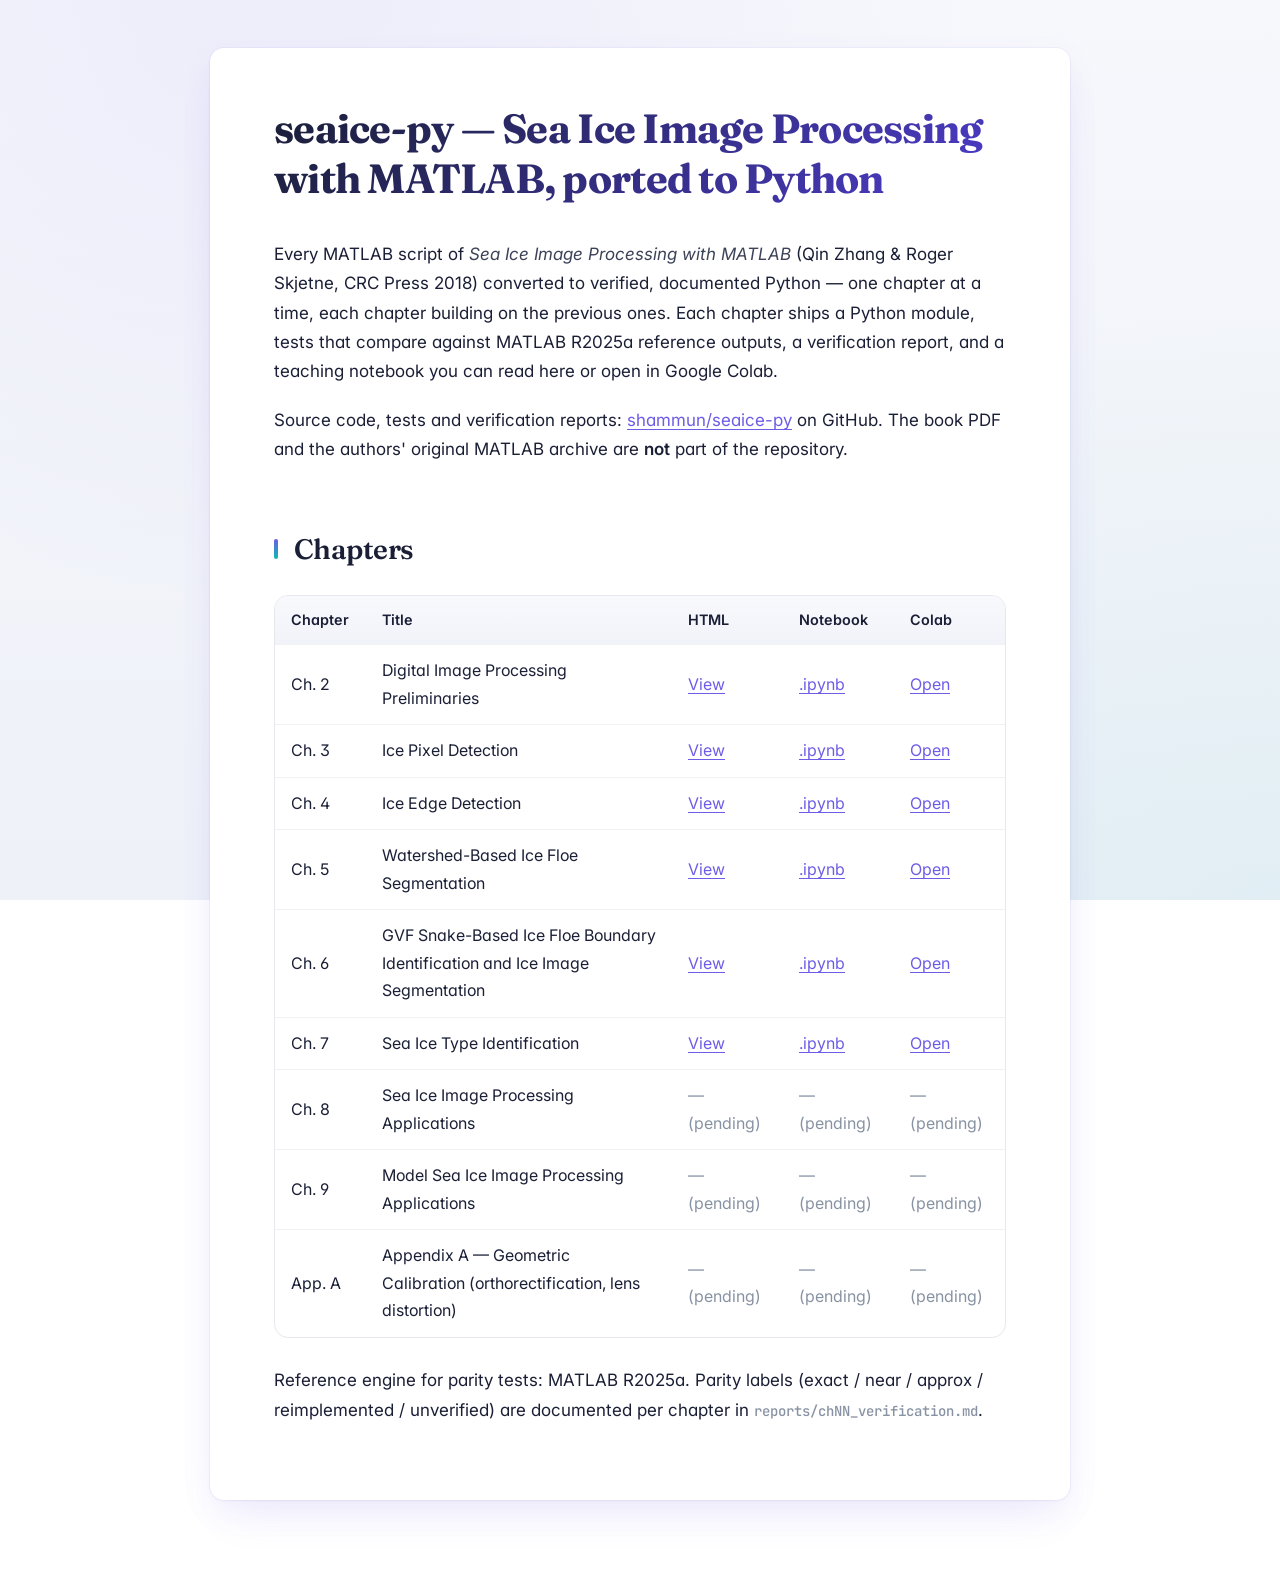
==== commit a5708635: "ch07: knowledge + publish — Colab notebook + HTML from the public-domain run knowledge/ch07.md (271 " ====
--- a/index.html
+++ b/index.html
@@ -3,7 +3,7 @@
 <head>
 <meta charset="utf-8"/>
 <meta content="width=device-width, initial-scale=1.0" name="viewport"/>
-<link rel="stylesheet" href="assets/clean-educational.css?v=1789034504">
+<link rel="stylesheet" href="assets/clean-educational.css?v=1789065017">
 <title>seaice-py</title>
 <style>.ce-pending { color: var(--ce-text-faint); } table { width: 100%; }</style>
 </head>
@@ -22,7 +22,7 @@
 <tr><td>Ch. 4</td><td>Ice Edge Detection</td><td><a href="notebooks/ch04_ice_edge_detection.html">View</a></td><td><a href="notebooks/ch04_ice_edge_detection.ipynb">.ipynb</a></td><td><a href="https://colab.research.google.com/github/shammun/seaice-py/blob/main/notebooks/ch04_ice_edge_detection_colab.ipynb" target="_blank" rel="noopener">Open</a></td></tr>
 <tr><td>Ch. 5</td><td>Watershed-Based Ice Floe Segmentation</td><td><a href="notebooks/ch05_watershed_segmentation.html">View</a></td><td><a href="notebooks/ch05_watershed_segmentation.ipynb">.ipynb</a></td><td><a href="https://colab.research.google.com/github/shammun/seaice-py/blob/main/notebooks/ch05_watershed_segmentation_colab.ipynb" target="_blank" rel="noopener">Open</a></td></tr>
 <tr><td>Ch. 6</td><td>GVF Snake-Based Ice Floe Boundary Identification and Ice Image Segmentation</td><td><a href="notebooks/ch06_gvf_snake.html">View</a></td><td><a href="notebooks/ch06_gvf_snake.ipynb">.ipynb</a></td><td><a href="https://colab.research.google.com/github/shammun/seaice-py/blob/main/notebooks/ch06_gvf_snake_colab.ipynb" target="_blank" rel="noopener">Open</a></td></tr>
-<tr><td>Ch. 7</td><td>Sea Ice Type Identification</td><td><span class="ce-pending">— (pending)</span></td><td><span class="ce-pending">— (pending)</span></td><td><span class="ce-pending">— (pending)</span></td></tr>
+<tr><td>Ch. 7</td><td>Sea Ice Type Identification</td><td><a href="notebooks/ch07_ice_type_identification.html">View</a></td><td><a href="notebooks/ch07_ice_type_identification.ipynb">.ipynb</a></td><td><a href="https://colab.research.google.com/github/shammun/seaice-py/blob/main/notebooks/ch07_ice_type_identification_colab.ipynb" target="_blank" rel="noopener">Open</a></td></tr>
 <tr><td>Ch. 8</td><td>Sea Ice Image Processing Applications</td><td><span class="ce-pending">— (pending)</span></td><td><span class="ce-pending">— (pending)</span></td><td><span class="ce-pending">— (pending)</span></td></tr>
 <tr><td>Ch. 9</td><td>Model Sea Ice Image Processing Applications</td><td><span class="ce-pending">— (pending)</span></td><td><span class="ce-pending">— (pending)</span></td><td><span class="ce-pending">— (pending)</span></td></tr>
 <tr><td>App. A</td><td>Appendix A — Geometric Calibration (orthorectification, lens distortion)</td><td><span class="ce-pending">— (pending)</span></td><td><span class="ce-pending">— (pending)</span></td><td><span class="ce-pending">— (pending)</span></td></tr>
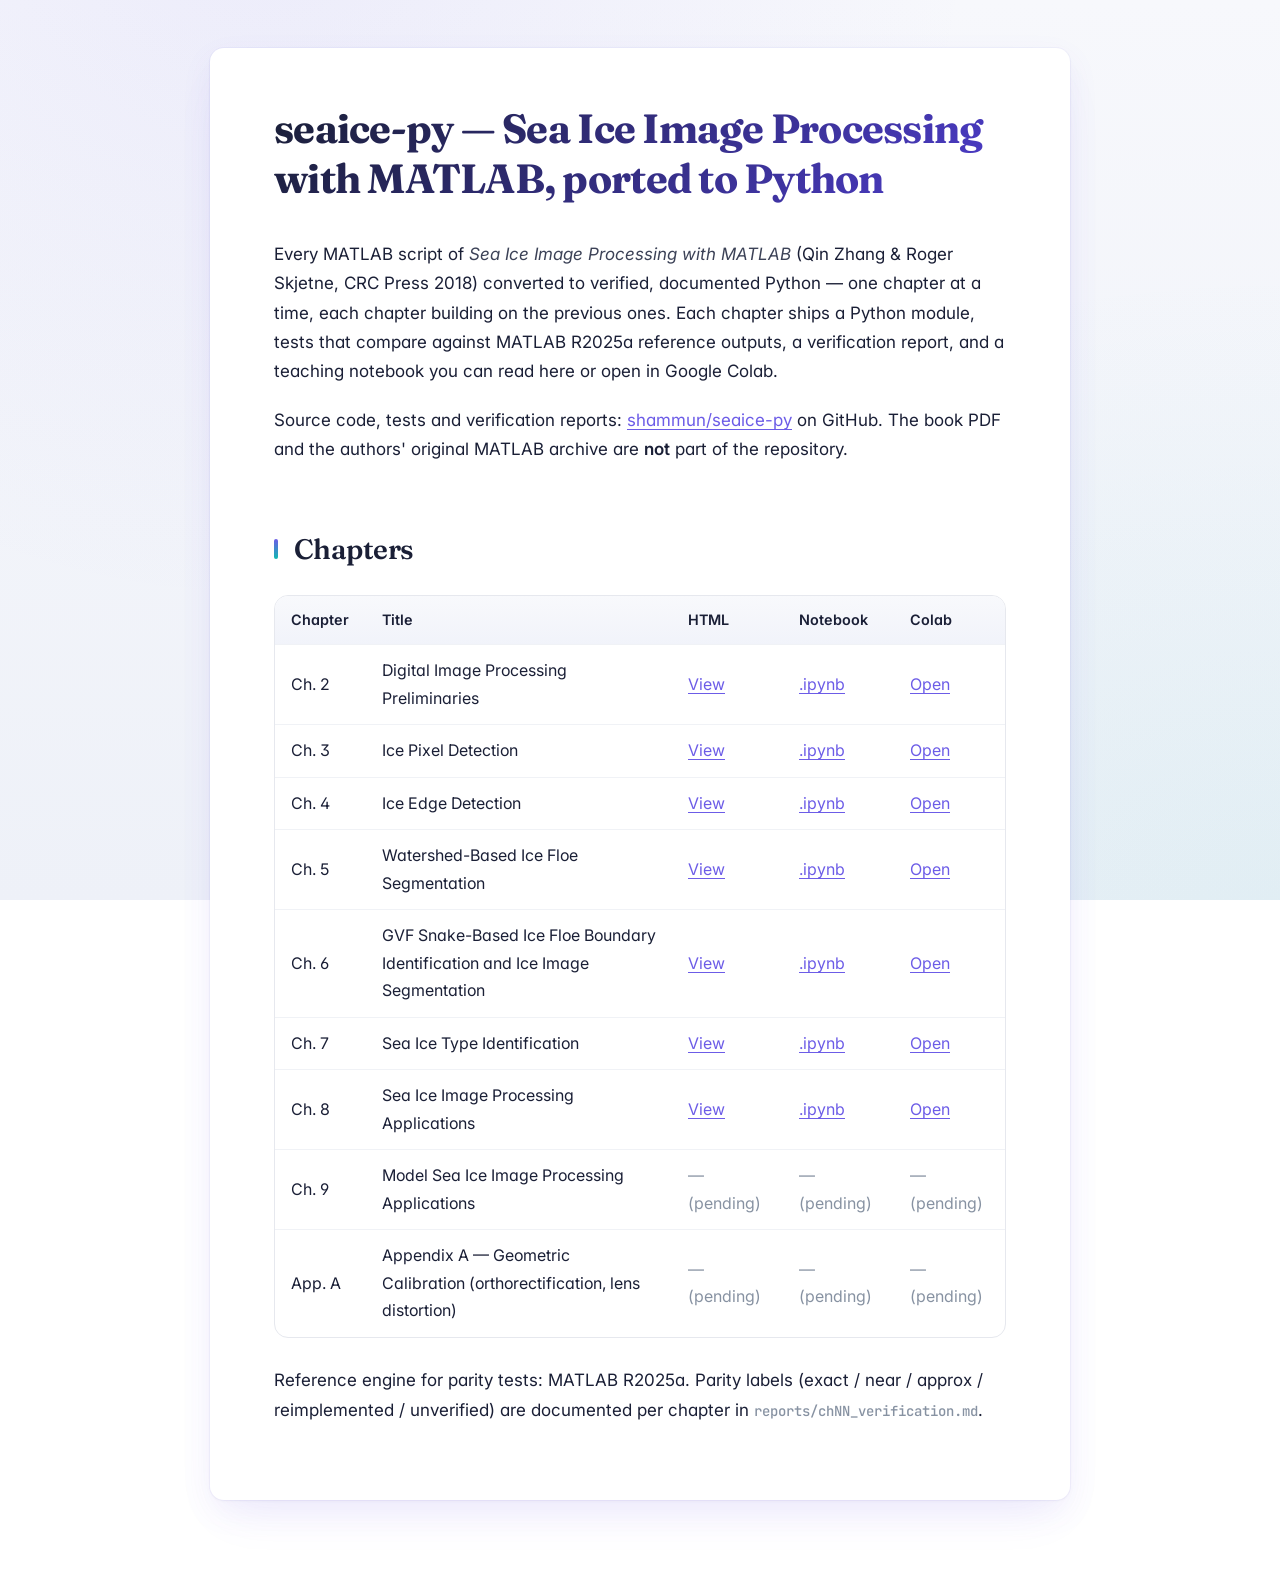
==== commit 90589073: "ch08: publish — Colab notebook + HTML from the public-domain run tools/publish_notebook.py ch08 run " ====
--- a/index.html
+++ b/index.html
@@ -3,7 +3,7 @@
 <head>
 <meta charset="utf-8"/>
 <meta content="width=device-width, initial-scale=1.0" name="viewport"/>
-<link rel="stylesheet" href="assets/clean-educational.css?v=1789065017">
+<link rel="stylesheet" href="assets/clean-educational.css?v=1789093069">
 <title>seaice-py</title>
 <style>.ce-pending { color: var(--ce-text-faint); } table { width: 100%; }</style>
 </head>
@@ -23,7 +23,7 @@
 <tr><td>Ch. 5</td><td>Watershed-Based Ice Floe Segmentation</td><td><a href="notebooks/ch05_watershed_segmentation.html">View</a></td><td><a href="notebooks/ch05_watershed_segmentation.ipynb">.ipynb</a></td><td><a href="https://colab.research.google.com/github/shammun/seaice-py/blob/main/notebooks/ch05_watershed_segmentation_colab.ipynb" target="_blank" rel="noopener">Open</a></td></tr>
 <tr><td>Ch. 6</td><td>GVF Snake-Based Ice Floe Boundary Identification and Ice Image Segmentation</td><td><a href="notebooks/ch06_gvf_snake.html">View</a></td><td><a href="notebooks/ch06_gvf_snake.ipynb">.ipynb</a></td><td><a href="https://colab.research.google.com/github/shammun/seaice-py/blob/main/notebooks/ch06_gvf_snake_colab.ipynb" target="_blank" rel="noopener">Open</a></td></tr>
 <tr><td>Ch. 7</td><td>Sea Ice Type Identification</td><td><a href="notebooks/ch07_ice_type_identification.html">View</a></td><td><a href="notebooks/ch07_ice_type_identification.ipynb">.ipynb</a></td><td><a href="https://colab.research.google.com/github/shammun/seaice-py/blob/main/notebooks/ch07_ice_type_identification_colab.ipynb" target="_blank" rel="noopener">Open</a></td></tr>
-<tr><td>Ch. 8</td><td>Sea Ice Image Processing Applications</td><td><span class="ce-pending">— (pending)</span></td><td><span class="ce-pending">— (pending)</span></td><td><span class="ce-pending">— (pending)</span></td></tr>
+<tr><td>Ch. 8</td><td>Sea Ice Image Processing Applications</td><td><a href="notebooks/ch08_image_processing_applications.html">View</a></td><td><a href="notebooks/ch08_image_processing_applications.ipynb">.ipynb</a></td><td><a href="https://colab.research.google.com/github/shammun/seaice-py/blob/main/notebooks/ch08_image_processing_applications_colab.ipynb" target="_blank" rel="noopener">Open</a></td></tr>
 <tr><td>Ch. 9</td><td>Model Sea Ice Image Processing Applications</td><td><span class="ce-pending">— (pending)</span></td><td><span class="ce-pending">— (pending)</span></td><td><span class="ce-pending">— (pending)</span></td></tr>
 <tr><td>App. A</td><td>Appendix A — Geometric Calibration (orthorectification, lens distortion)</td><td><span class="ce-pending">— (pending)</span></td><td><span class="ce-pending">— (pending)</span></td><td><span class="ce-pending">— (pending)</span></td></tr>
 </tbody>
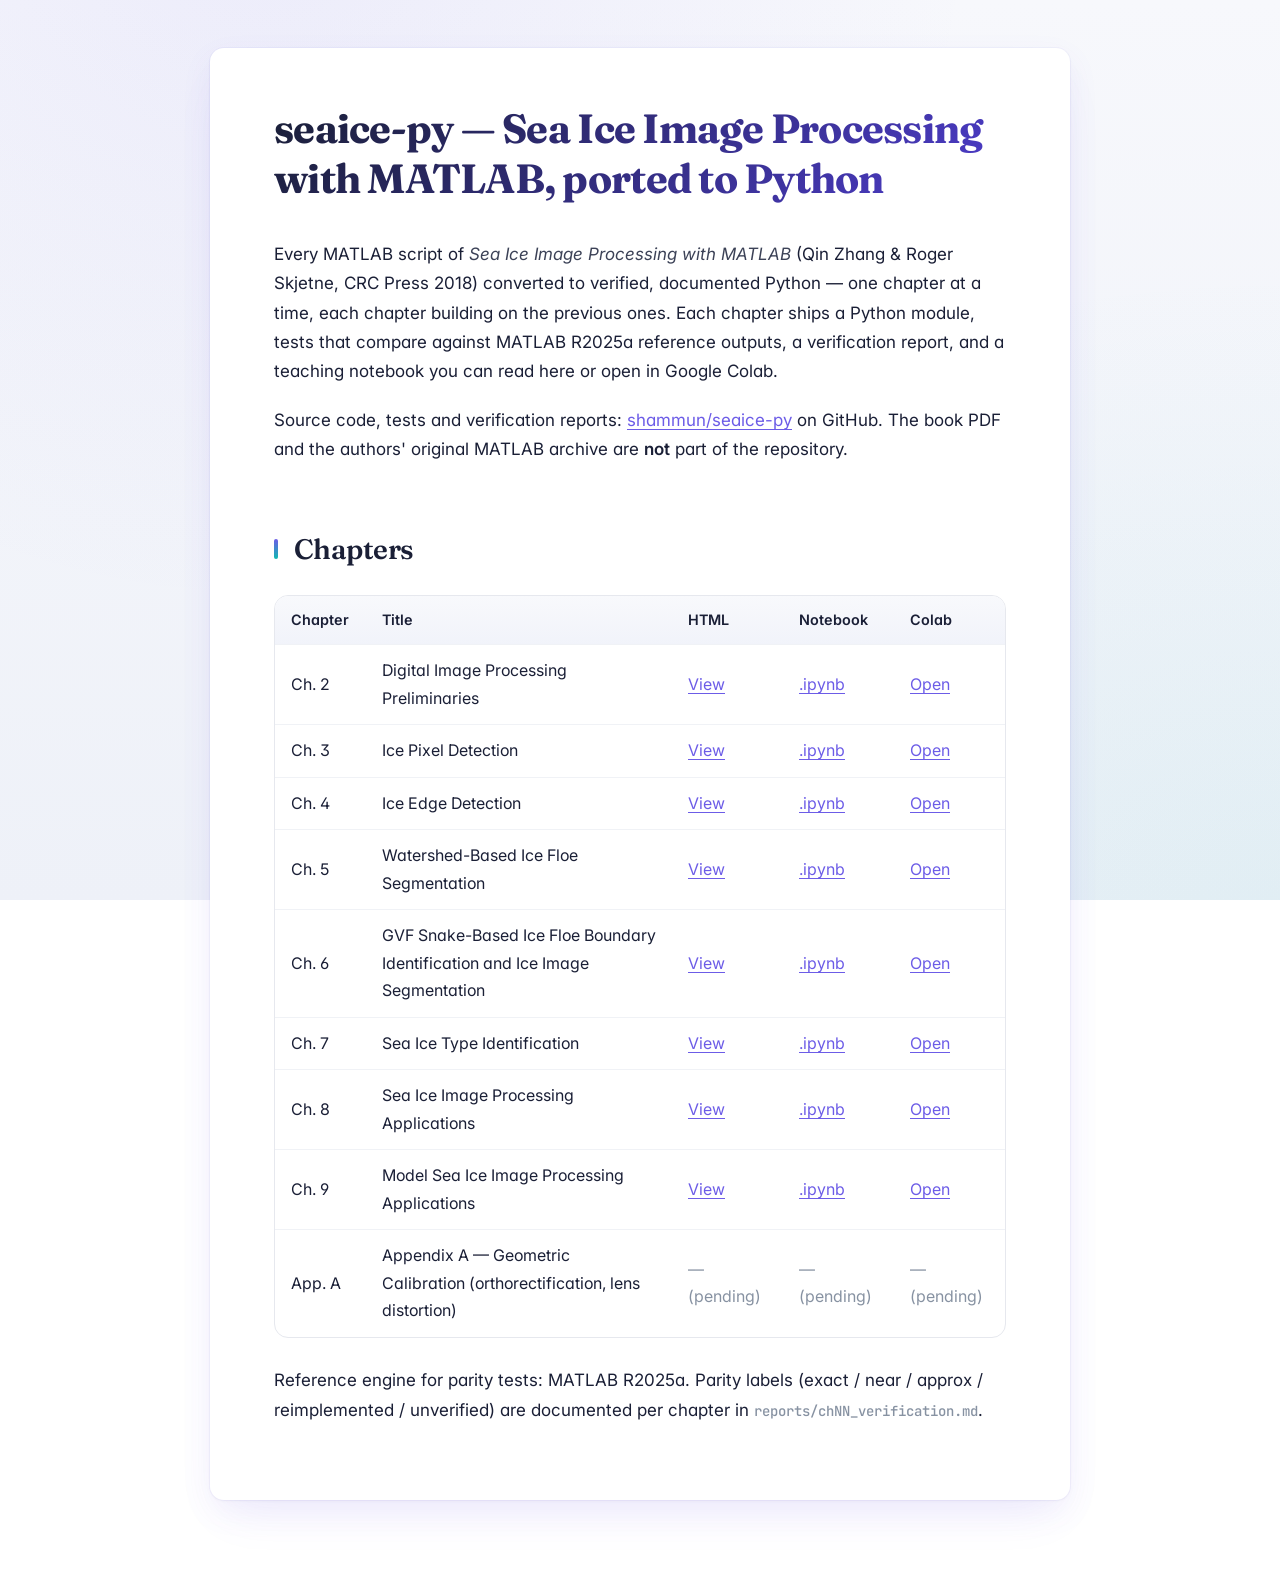
==== commit 07fc3fca: "ch09: publish — Colab notebook + HTML from the public-domain run Built with data/book renamed away a" ====
--- a/index.html
+++ b/index.html
@@ -3,7 +3,7 @@
 <head>
 <meta charset="utf-8"/>
 <meta content="width=device-width, initial-scale=1.0" name="viewport"/>
-<link rel="stylesheet" href="assets/clean-educational.css?v=1789093069">
+<link rel="stylesheet" href="assets/clean-educational.css?v=1789116392">
 <title>seaice-py</title>
 <style>.ce-pending { color: var(--ce-text-faint); } table { width: 100%; }</style>
 </head>
@@ -24,7 +24,7 @@
 <tr><td>Ch. 6</td><td>GVF Snake-Based Ice Floe Boundary Identification and Ice Image Segmentation</td><td><a href="notebooks/ch06_gvf_snake.html">View</a></td><td><a href="notebooks/ch06_gvf_snake.ipynb">.ipynb</a></td><td><a href="https://colab.research.google.com/github/shammun/seaice-py/blob/main/notebooks/ch06_gvf_snake_colab.ipynb" target="_blank" rel="noopener">Open</a></td></tr>
 <tr><td>Ch. 7</td><td>Sea Ice Type Identification</td><td><a href="notebooks/ch07_ice_type_identification.html">View</a></td><td><a href="notebooks/ch07_ice_type_identification.ipynb">.ipynb</a></td><td><a href="https://colab.research.google.com/github/shammun/seaice-py/blob/main/notebooks/ch07_ice_type_identification_colab.ipynb" target="_blank" rel="noopener">Open</a></td></tr>
 <tr><td>Ch. 8</td><td>Sea Ice Image Processing Applications</td><td><a href="notebooks/ch08_image_processing_applications.html">View</a></td><td><a href="notebooks/ch08_image_processing_applications.ipynb">.ipynb</a></td><td><a href="https://colab.research.google.com/github/shammun/seaice-py/blob/main/notebooks/ch08_image_processing_applications_colab.ipynb" target="_blank" rel="noopener">Open</a></td></tr>
-<tr><td>Ch. 9</td><td>Model Sea Ice Image Processing Applications</td><td><span class="ce-pending">— (pending)</span></td><td><span class="ce-pending">— (pending)</span></td><td><span class="ce-pending">— (pending)</span></td></tr>
+<tr><td>Ch. 9</td><td>Model Sea Ice Image Processing Applications</td><td><a href="notebooks/ch09_model_sea_ice_applications.html">View</a></td><td><a href="notebooks/ch09_model_sea_ice_applications.ipynb">.ipynb</a></td><td><a href="https://colab.research.google.com/github/shammun/seaice-py/blob/main/notebooks/ch09_model_sea_ice_applications_colab.ipynb" target="_blank" rel="noopener">Open</a></td></tr>
 <tr><td>App. A</td><td>Appendix A — Geometric Calibration (orthorectification, lens distortion)</td><td><span class="ce-pending">— (pending)</span></td><td><span class="ce-pending">— (pending)</span></td><td><span class="ce-pending">— (pending)</span></td></tr>
 </tbody>
 </table>
